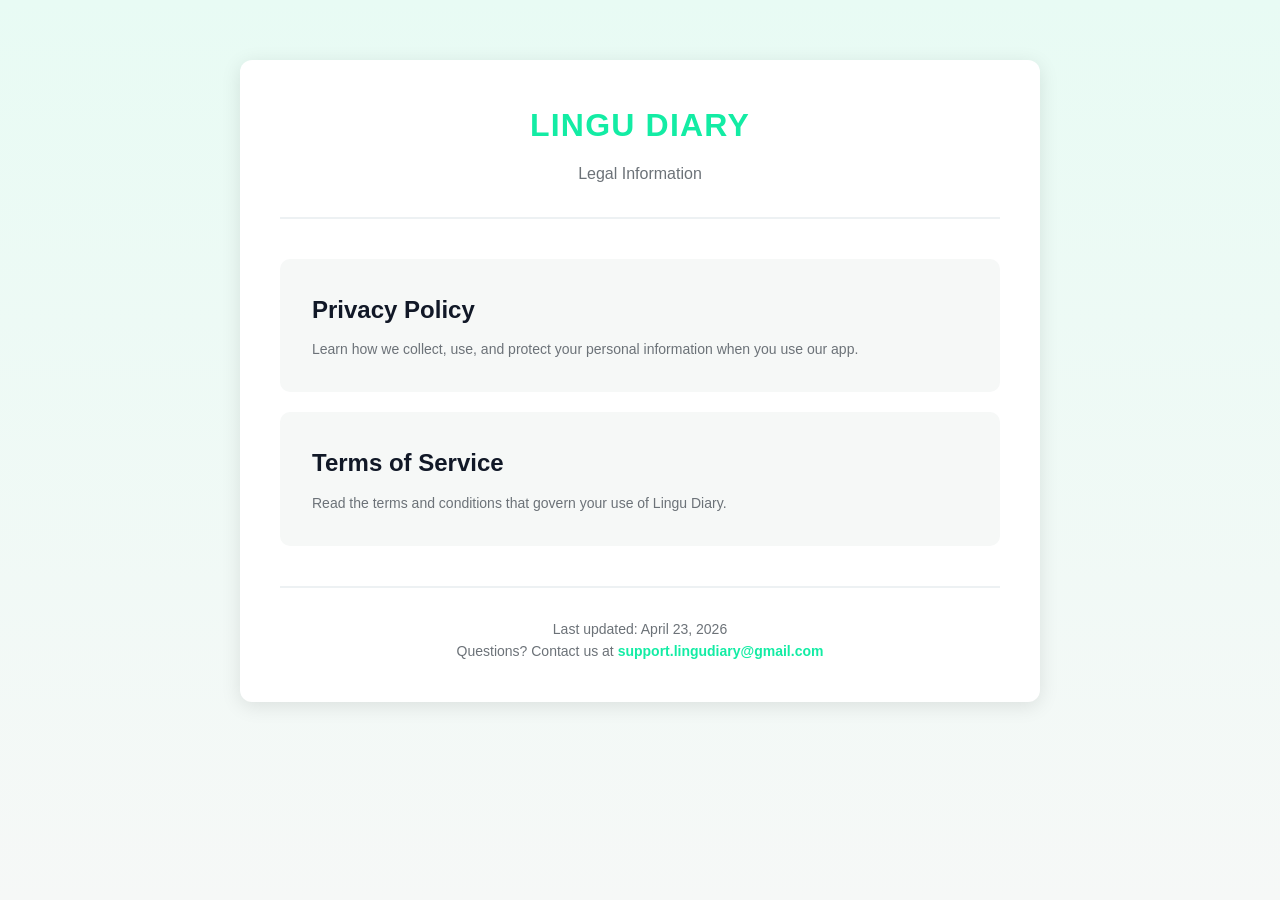
==== public/index.html @ 21c99be5 "Initial commit: Privacy Policy and Terms of Service - Add comprehensive Privacy Policy (English & Ko" ====
<!DOCTYPE html>
<html lang="en">
<head>
    <meta charset="UTF-8">
    <meta name="viewport" content="width=device-width, initial-scale=1.0">
    <title>Lingu Diary - Legal</title>
    <style>
        * {
            margin: 0;
            padding: 0;
            box-sizing: border-box;
        }

        body {
            font-family: -apple-system, BlinkMacSystemFont, 'Segoe UI', 'Roboto', 'Helvetica', 'Arial', sans-serif;
            line-height: 1.6;
            color: #1a1c1e;
            background: linear-gradient(to bottom, #e8fbf4 0%, #f6f8f7 100%);
            min-height: 100vh;
            padding: 20px;
        }

        .container {
            max-width: 800px;
            margin: 0 auto;
            background: white;
            border-radius: 12px;
            box-shadow: 0 4px 20px rgba(0, 0, 0, 0.1);
            padding: 40px;
            margin-top: 40px;
        }

        .header {
            text-align: center;
            margin-bottom: 40px;
            padding-bottom: 30px;
            border-bottom: 2px solid #edf1f3;
        }

        .logo {
            font-size: 32px;
            font-weight: 700;
            color: #13eca4;
            letter-spacing: 1.2px;
            margin-bottom: 10px;
        }

        .subtitle {
            font-size: 16px;
            color: #6c7278;
            font-weight: 500;
        }

        .links {
            display: grid;
            gap: 20px;
            margin-top: 40px;
        }

        .link-card {
            padding: 30px;
            background: #f6f8f7;
            border-radius: 10px;
            text-decoration: none;
            color: inherit;
            transition: all 0.3s;
            border: 2px solid transparent;
        }

        .link-card:hover {
            background: white;
            border-color: #13eca4;
            transform: translateY(-2px);
            box-shadow: 0 6px 20px rgba(19, 236, 164, 0.2);
        }

        .link-card h2 {
            font-size: 24px;
            color: #111827;
            margin-bottom: 10px;
        }

        .link-card p {
            font-size: 14px;
            color: #6c7278;
            line-height: 1.5;
        }

        .footer {
            text-align: center;
            margin-top: 40px;
            padding-top: 30px;
            border-top: 2px solid #edf1f3;
            color: #6c7278;
            font-size: 14px;
        }

        .footer a {
            color: #13eca4;
            text-decoration: none;
            font-weight: 600;
        }

        .footer a:hover {
            opacity: 0.8;
        }

        @media (max-width: 600px) {
            .container {
                padding: 24px;
                margin-top: 20px;
            }

            .logo {
                font-size: 24px;
            }

            .link-card {
                padding: 20px;
            }

            .link-card h2 {
                font-size: 20px;
            }
        }
    </style>
</head>
<body>
    <div class="container">
        <div class="header">
            <div class="logo">LINGU DIARY</div>
            <p class="subtitle">Legal Information</p>
        </div>

        <div class="links">
            <a href="/privacy-policy.html" class="link-card">
                <h2>Privacy Policy</h2>
                <p>Learn how we collect, use, and protect your personal information when you use our app.</p>
            </a>

            <a href="/terms-of-service.html" class="link-card">
                <h2>Terms of Service</h2>
                <p>Read the terms and conditions that govern your use of Lingu Diary.</p>
            </a>
        </div>

        <div class="footer">
            <p>Last updated: April 23, 2026</p>
            <p>Questions? Contact us at <a href="mailto:support.lingudiary@gmail.com">support.lingudiary@gmail.com</a></p>
        </div>
    </div>
</body>
</html>
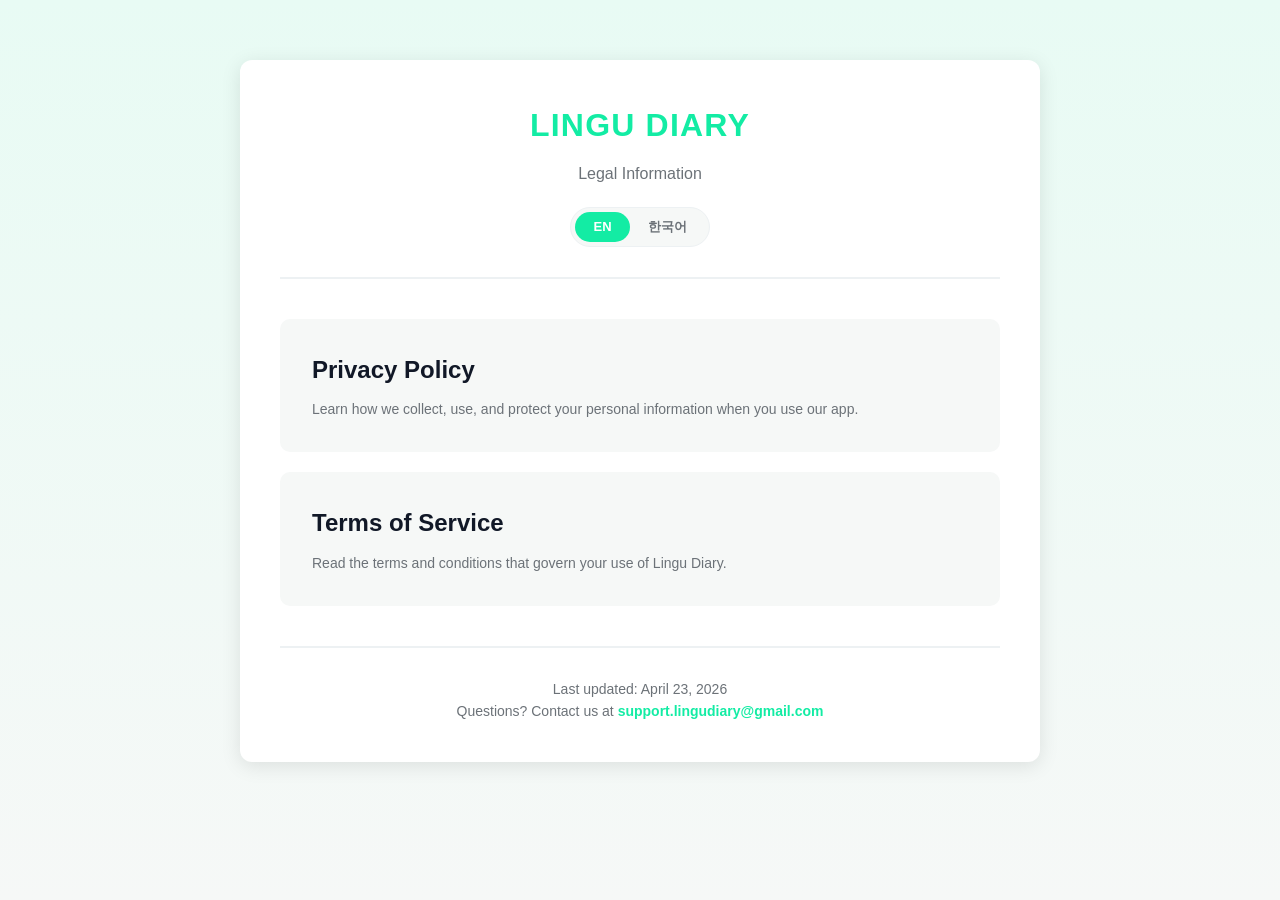
==== commit f6a4b2ff: "Add English/Korean language switcher to legal pages Bilingual content with EN/KO toggle, defaulting " ====
--- a/public/index.html
+++ b/public/index.html
@@ -51,6 +51,43 @@
             font-weight: 500;
         }
 
+        .lang-switcher {
+            display: inline-flex;
+            gap: 0;
+            margin-top: 20px;
+            background: #f6f8f7;
+            border-radius: 999px;
+            padding: 4px;
+            border: 1px solid #edf1f3;
+        }
+
+        .lang-switcher button {
+            appearance: none;
+            border: none;
+            background: transparent;
+            padding: 6px 18px;
+            font-size: 13px;
+            font-weight: 600;
+            color: #6c7278;
+            border-radius: 999px;
+            cursor: pointer;
+            transition: all 0.2s;
+            font-family: inherit;
+        }
+
+        .lang-switcher button:hover {
+            color: #111827;
+        }
+
+        .lang-switcher button.active {
+            background: #13eca4;
+            color: white;
+        }
+
+        [data-lang]:not(.lang-active) {
+            display: none !important;
+        }
+
         .links {
             display: grid;
             gap: 20px;
@@ -129,25 +166,45 @@
     <div class="container">
         <div class="header">
             <div class="logo">LINGU DIARY</div>
-            <p class="subtitle">Legal Information</p>
+            <p class="subtitle lang-active" data-lang="en">Legal Information</p>
+            <p class="subtitle" data-lang="ko">법적 고지</p>
+            <div class="lang-switcher" role="group" aria-label="Language">
+                <button type="button" class="active" data-lang-btn="en">EN</button>
+                <button type="button" data-lang-btn="ko">한국어</button>
+            </div>
         </div>
 
         <div class="links">
-            <a href="/privacy-policy.html" class="link-card">
-                <h2>Privacy Policy</h2>
-                <p>Learn how we collect, use, and protect your personal information when you use our app.</p>
+            <a href="privacy-policy.html" class="link-card">
+                <div class="lang-active" data-lang="en">
+                    <h2>Privacy Policy</h2>
+                    <p>Learn how we collect, use, and protect your personal information when you use our app.</p>
+                </div>
+                <div data-lang="ko">
+                    <h2>개인정보 처리방침</h2>
+                    <p>앱을 이용하실 때 저희가 귀하의 개인정보를 어떻게 수집, 이용, 보호하는지 확인하세요.</p>
+                </div>
             </a>
 
-            <a href="/terms-of-service.html" class="link-card">
-                <h2>Terms of Service</h2>
-                <p>Read the terms and conditions that govern your use of Lingu Diary.</p>
+            <a href="terms-of-service.html" class="link-card">
+                <div class="lang-active" data-lang="en">
+                    <h2>Terms of Service</h2>
+                    <p>Read the terms and conditions that govern your use of Lingu Diary.</p>
+                </div>
+                <div data-lang="ko">
+                    <h2>서비스 이용약관</h2>
+                    <p>Lingu Diary 이용에 적용되는 약관 및 조건을 확인하세요.</p>
+                </div>
             </a>
         </div>
 
         <div class="footer">
-            <p>Last updated: April 23, 2026</p>
-            <p>Questions? Contact us at <a href="mailto:support.lingudiary@gmail.com">support.lingudiary@gmail.com</a></p>
+            <p class="lang-active" data-lang="en">Last updated: April 23, 2026</p>
+            <p data-lang="ko">최종 업데이트: 2026년 4월 23일</p>
+            <p class="lang-active" data-lang="en">Questions? Contact us at <a href="mailto:support.lingudiary@gmail.com">support.lingudiary@gmail.com</a></p>
+            <p data-lang="ko">문의사항이 있으신가요? <a href="mailto:support.lingudiary@gmail.com">support.lingudiary@gmail.com</a>으로 연락주세요.</p>
         </div>
     </div>
+    <script src="lang.js"></script>
 </body>
 </html>
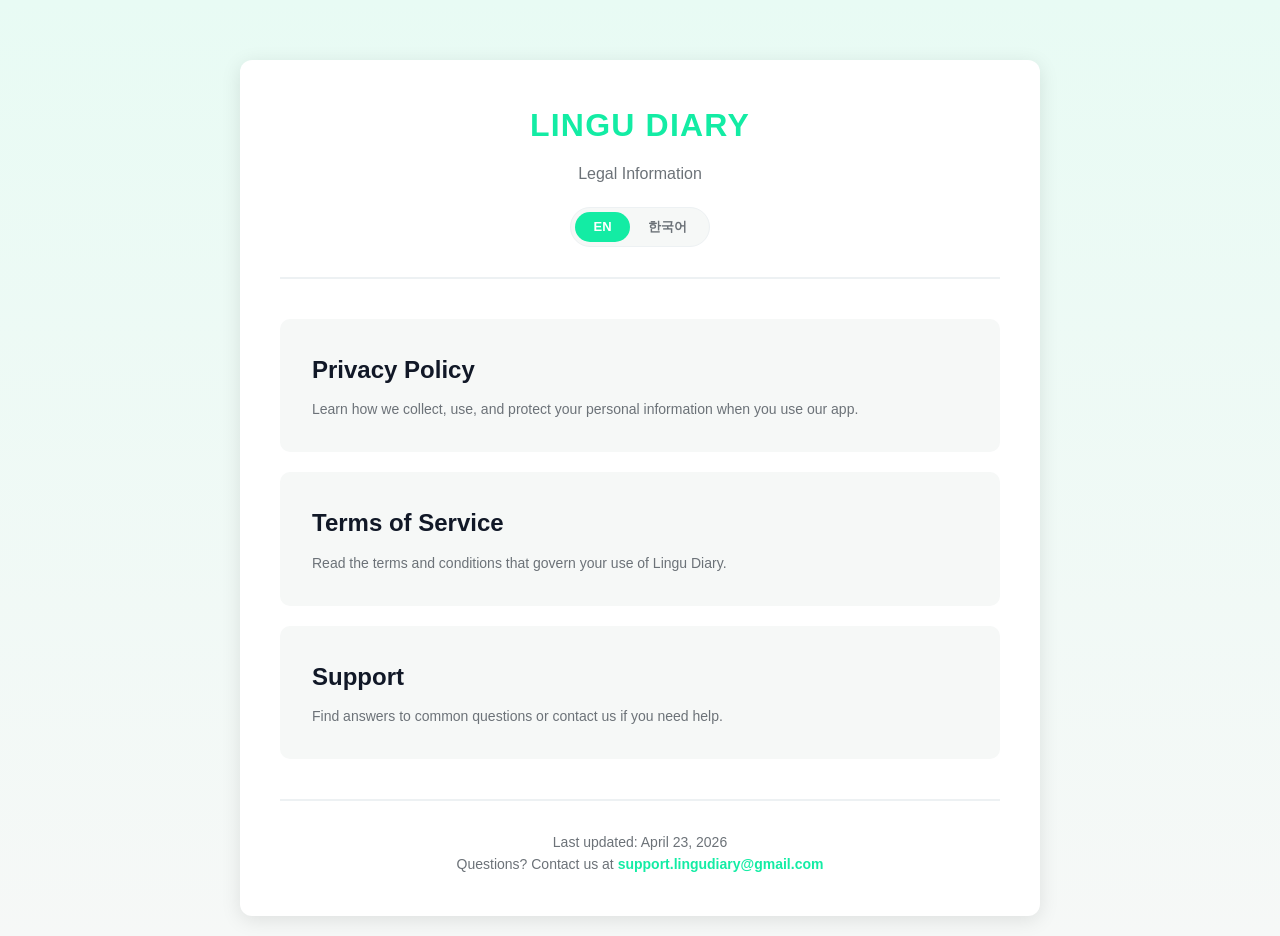
==== commit 99d2ab11: "Add Support page with FAQ (EN/KO) 지원 URL 페이지를 App Store 출시 요구에 맞춰 신설. 영/한 양쪽 모두 FAQ 6개(첨삭 받는 법, 무료 v" ====
--- a/public/index.html
+++ b/public/index.html
@@ -196,6 +196,17 @@
                     <p>Lingu Diary 이용에 적용되는 약관 및 조건을 확인하세요.</p>
                 </div>
             </a>
+
+            <a href="support.html" class="link-card">
+                <div class="lang-active" data-lang="en">
+                    <h2>Support</h2>
+                    <p>Find answers to common questions or contact us if you need help.</p>
+                </div>
+                <div data-lang="ko">
+                    <h2>고객 지원</h2>
+                    <p>자주 묻는 질문에 대한 답변을 확인하시거나 도움이 필요할 때 문의해 주세요.</p>
+                </div>
+            </a>
         </div>
 
         <div class="footer">
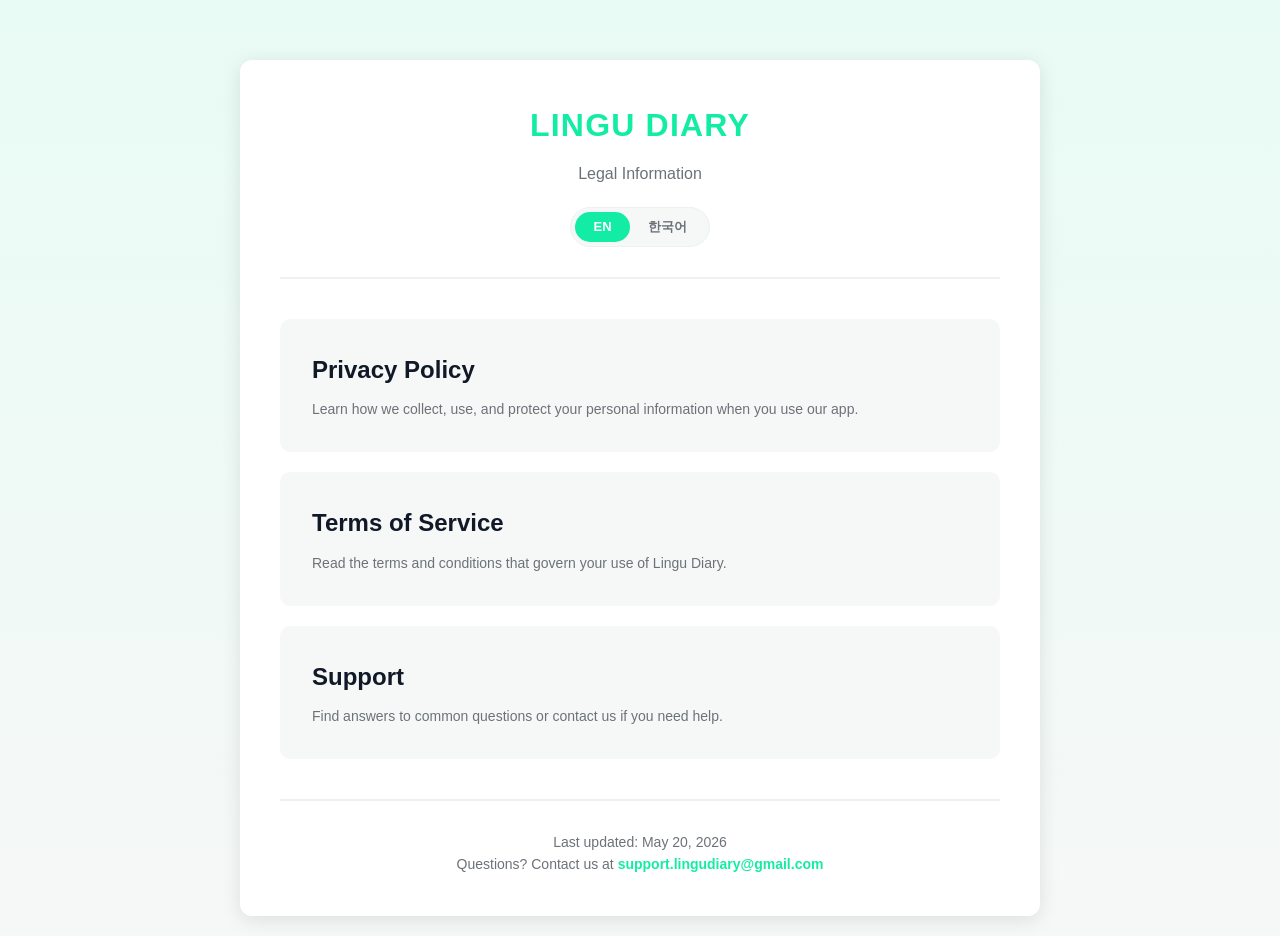
==== commit 8d8f23e1: "docs: 정책 페이지 정확성 업데이트 (2026-05-20) 실제 운영 상태와 정책 문구가 맞도록 4가지 항목 보정.  Privacy Policy: - §1.4: 구독 메타데이터" ====
--- a/public/index.html
+++ b/public/index.html
@@ -210,8 +210,8 @@
         </div>
 
         <div class="footer">
-            <p class="lang-active" data-lang="en">Last updated: April 23, 2026</p>
-            <p data-lang="ko">최종 업데이트: 2026년 4월 23일</p>
+            <p class="lang-active" data-lang="en">Last updated: May 20, 2026</p>
+            <p data-lang="ko">최종 업데이트: 2026년 5월 20일</p>
             <p class="lang-active" data-lang="en">Questions? Contact us at <a href="mailto:support.lingudiary@gmail.com">support.lingudiary@gmail.com</a></p>
             <p data-lang="ko">문의사항이 있으신가요? <a href="mailto:support.lingudiary@gmail.com">support.lingudiary@gmail.com</a>으로 연락주세요.</p>
         </div>
